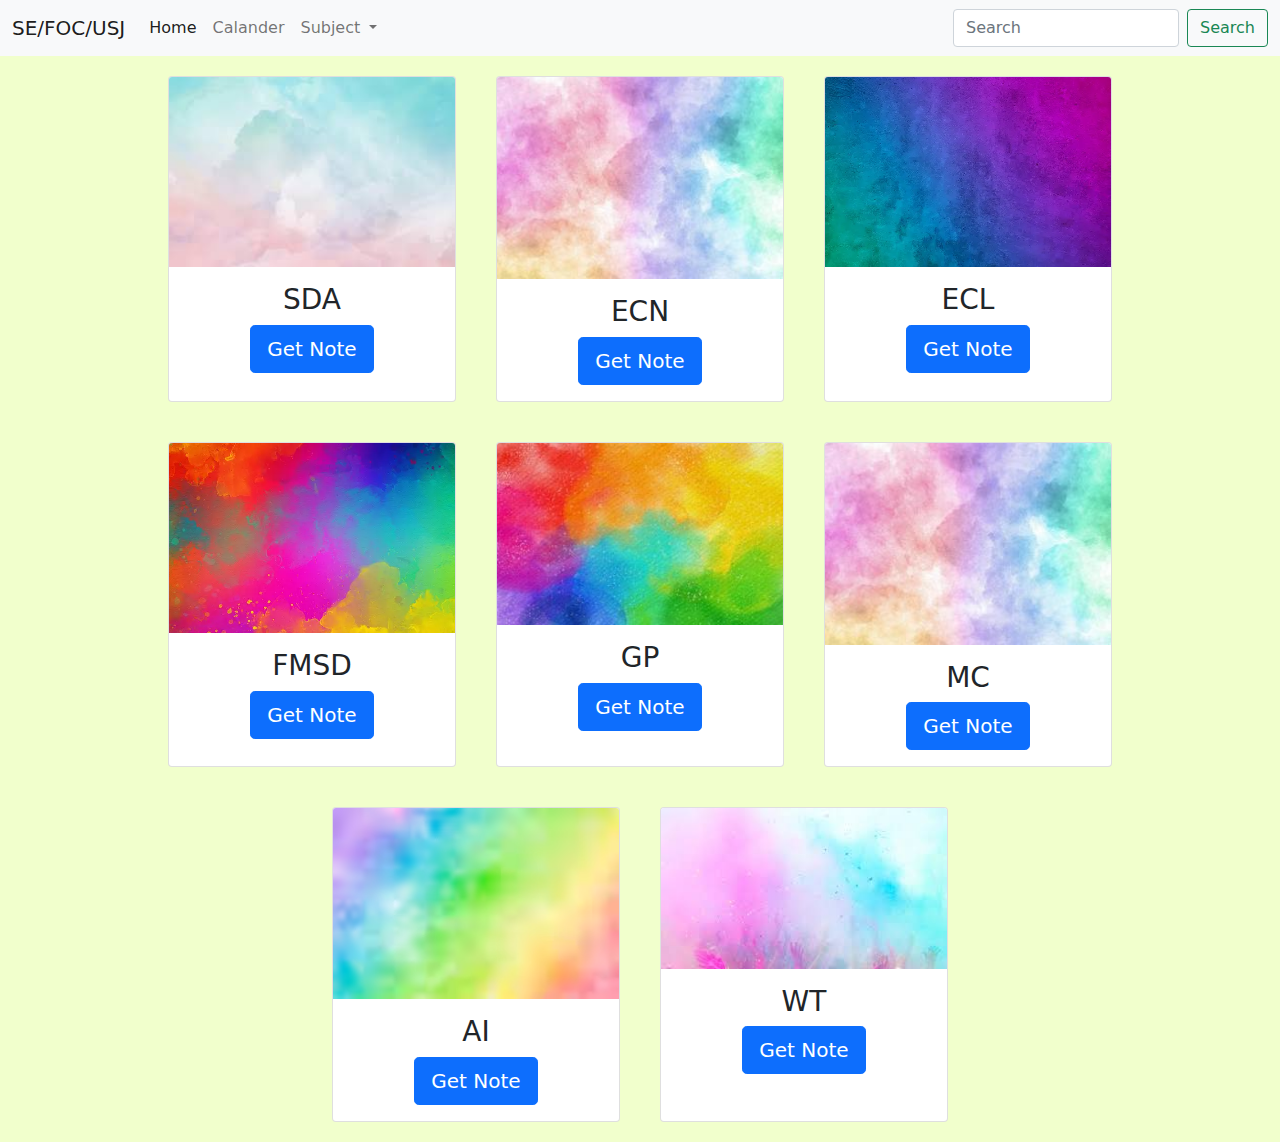
==== index.html @ fc880e3d "new" ====
<!DOCTYPE html>
<html lang="en">
<head>
    <meta charset="UTF-8">
    <meta name="viewport" content="width=device-width, initial-scale=1.0">
    <title>Japur SE LMS</title>
    <link rel="stylesheet" href="bootstrap-5.0.2-dist\css\bootstrap.css">
    <link rel="stylesheet" href="CSS\style.css">
</head>
<body>
    <nav class="navbar navbar-expand-lg navbar-light bg-light">
        <div class="container-fluid">
          <a class="navbar-brand" href="#">SE/FOC/USJ</a>
          <button class="navbar-toggler" type="button" data-bs-toggle="collapse" data-bs-target="#navbarSupportedContent" aria-controls="navbarSupportedContent" aria-expanded="false" aria-label="Toggle navigation">
            <span class="navbar-toggler-icon"></span>
          </button>
          <div class="collapse navbar-collapse" id="navbarSupportedContent">
            <ul class="navbar-nav me-auto mb-2 mb-lg-0">
              <li class="nav-item">
                <a class="nav-link active" aria-current="page" href="index.html">Home</a>
              </li>
              <li class="nav-item">
                <a class="nav-link" href="Calander.html">Calander</a>
              </li>
               <li class="nav-item dropdown">
                <a class="nav-link dropdown-toggle" href="#" id="navbarDropdown" role="button" data-bs-toggle="dropdown" aria-expanded="false">
                  Subject
                </a>
                <ul class="dropdown-menu" aria-labelledby="navbarDropdown">
                  <li><a class="dropdown-item" href="#">SDA</a></li>
                  <li><a class="dropdown-item" href="#">ECN</a></li>
                  <li><a class="dropdown-item" href="#">ECL</a></li>
                  <li><a class="dropdown-item" href="#">FMSD</a></li>
                  <li><a class="dropdown-item" href="#">GP</a></li>
                  <li><a class="dropdown-item" href="#">MC</a></li>
                  <li><a class="dropdown-item" href="#">AI</a></li>
                  <li><a class="dropdown-item" href="#">WT</a></li>
                  <!-- <li><hr class="dropdown-divider"></li>
                  <li><a class="dropdown-item" href="#">Something else here</a></li> -->
                </ul>
              </li>
              <!--<li class="nav-item">
                <a class="nav-link disabled">Disabled</a>
              </li> -->
            </ul>
            <form class="d-flex">
              <input class="form-control me-2" type="search" placeholder="Search" aria-label="Search">
              <button class="btn btn-outline-success" type="submit">Search</button>
            </form>
          </div>
        </div>
      </nav>
      
      <div class="card-container">
        <div class="card" style="width: 18rem;">
            <img src="images/download.jpeg" class="card-img-top" alt="...">
            <div class="card-body" style="text-align: center;">
                <h3>SDA</h3>
                <a href="Calander.html" class="btn btn-primary btn-lg enable" tabindex="-1" role="button" aria-disabled="true">Get Note</a>
            </div>
        </div>
        <div class="card" style="width: 18rem;">
            <img src="images/download1.jpg" class="card-img-top" alt="...">
            <div class="card-body" style="text-align: center;">
                <h3>ECN</h3>
                <a href="Calander.html" class="btn btn-primary btn-lg enable" tabindex="-1" role="button" aria-disabled="true">Get Note</a>
            </div>
        </div>
        <div class="card" style="width: 18rem;">
            <img src="images/download2.webp" class="card-img-top" alt="...">
            <div class="card-body" style="text-align: center;">
                <h3>ECL</h3>
                <a href="Calander.html" class="btn btn-primary btn-lg enable" tabindex="-1" role="button" aria-disabled="true">Get Note</a>
            </div>
        </div>
      </div>
      <div class="card-container">
        <div class="card" style="width: 18rem;">
            <img src="images/download3.webp" class="card-img-top" alt="...">
            <div class="card-body" style="text-align: center;">
                <h3>FMSD</h3>
                <a href="Calander.html" class="btn btn-primary btn-lg enable" tabindex="-1" role="button" aria-disabled="true">Get Note</a>
            </div>
        </div>
        <div class="card" style="width: 18rem;">
            <img src="images/download4.jpg" class="card-img-top" alt="...">
            <div class="card-body" style="text-align: center;">
                <h3>GP</h3>
                <a href="Calander.html" class="btn btn-primary btn-lg enable" tabindex="-1" role="button" aria-disabled="true">Get Note</a>
            </div>
        </div>
        <div class="card" style="width: 18rem;">
            <img src="images/download5.jpg" class="card-img-top" alt="...">
            <div class="card-body" style="text-align: center;">
                <h3>MC</h3>
                <a href="Calander.html" class="btn btn-primary btn-lg enable" tabindex="-1" role="button" aria-disabled="true">Get Note</a>
            </div>
        </div>
      </div>
      <div class="card-container">
        <div class="card" style="width: 18rem;">
            <img src="images/download6.avif" class="card-img-top" alt="...">
            <div class="card-body" style="text-align: center;">
                <h3>AI</h3>
                <a href="Calander.html" class="btn btn-primary btn-lg enable" tabindex="-1" role="button" aria-disabled="true">Get Note</a>
            </div>
        </div>
        <div class="card" style="width: 18rem;">
            <img src="images/images.jpeg" class="card-img-top" alt="...">
            <div class="card-body" style="text-align: center;">
                <h3>WT</h3>
                <a href="Calander.html" class="btn btn-primary btn-lg enable" tabindex="-1" role="button" aria-disabled="true">Get Note</a>
            </div>
        </div>
      </div>
      <script src="/bootstrap-5.0.2-dist/js/bootstrap.js"></script>
</body>
</html>
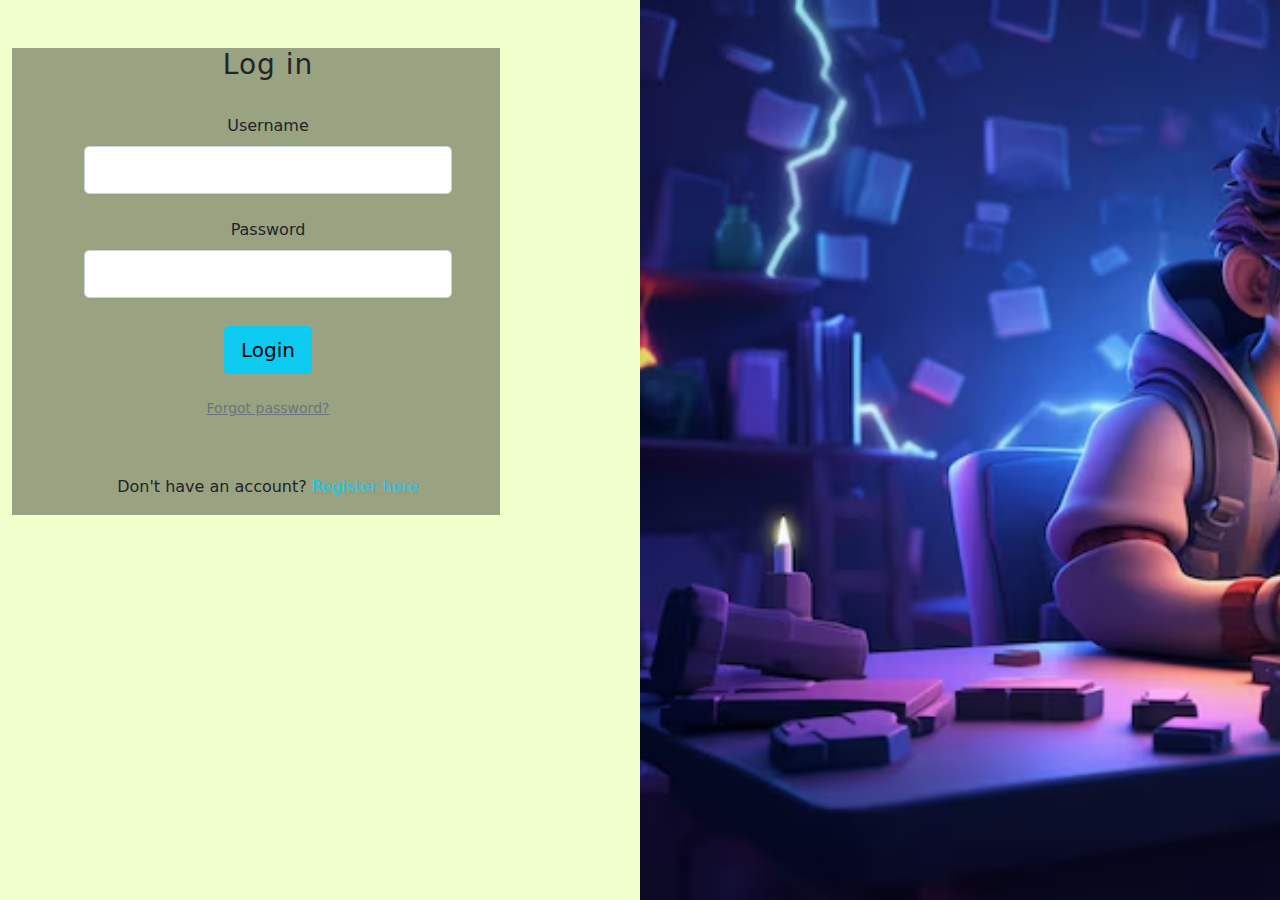
==== commit ef8d992a: "new" ====
--- a/index.html
+++ b/index.html
@@ -4,115 +4,90 @@
     <meta charset="UTF-8">
     <meta name="viewport" content="width=device-width, initial-scale=1.0">
     <title>Japur SE LMS</title>
-    <link rel="stylesheet" href="bootstrap-5.0.2-dist\css\bootstrap.css">
-    <link rel="stylesheet" href="CSS\style.css">
+    <link rel="stylesheet" href="bootstrap-5.0.2-dist/css/bootstrap.css">
+    <link rel="stylesheet" href="CSS/style.css">
 </head>
-<body>
-    <nav class="navbar navbar-expand-lg navbar-light bg-light">
+<style>
+    .bg-image-vertical {
+        position: relative;
+        overflow: hidden;
+        background-repeat: no-repeat;
+        background-position: right center;
+        background-size: auto 100%;
+    }
+
+    @media (min-width: 1025px) {
+        .h-custom-2 {
+            height: 100%;
+        }
+    }
+
+    .transparent-div {
+        /* display: flex; */
+        justify-content: center;
+        width: max-content;
+        text-align: center;
+        align-items: center;
+        height: max-content;
+        background-color: rgba(0, 0, 0, 0.363); /* Transparent background */
+    }
+</style>
+<body style="overflow: auto;">
+    <section class="vh-100 form-container">
         <div class="container-fluid">
-          <a class="navbar-brand" href="#">SE/FOC/USJ</a>
-          <button class="navbar-toggler" type="button" data-bs-toggle="collapse" data-bs-target="#navbarSupportedContent" aria-controls="navbarSupportedContent" aria-expanded="false" aria-label="Toggle navigation">
-            <span class="navbar-toggler-icon"></span>
-          </button>
-          <div class="collapse navbar-collapse" id="navbarSupportedContent">
-            <ul class="navbar-nav me-auto mb-2 mb-lg-0">
-              <li class="nav-item">
-                <a class="nav-link active" aria-current="page" href="index.html">Home</a>
-              </li>
-              <li class="nav-item">
-                <a class="nav-link" href="Calander.html">Calander</a>
-              </li>
-               <li class="nav-item dropdown">
-                <a class="nav-link dropdown-toggle" href="#" id="navbarDropdown" role="button" data-bs-toggle="dropdown" aria-expanded="false">
-                  Subject
-                </a>
-                <ul class="dropdown-menu" aria-labelledby="navbarDropdown">
-                  <li><a class="dropdown-item" href="#">SDA</a></li>
-                  <li><a class="dropdown-item" href="#">ECN</a></li>
-                  <li><a class="dropdown-item" href="#">ECL</a></li>
-                  <li><a class="dropdown-item" href="#">FMSD</a></li>
-                  <li><a class="dropdown-item" href="#">GP</a></li>
-                  <li><a class="dropdown-item" href="#">MC</a></li>
-                  <li><a class="dropdown-item" href="#">AI</a></li>
-                  <li><a class="dropdown-item" href="#">WT</a></li>
-                  <!-- <li><hr class="dropdown-divider"></li>
-                  <li><a class="dropdown-item" href="#">Something else here</a></li> -->
-                </ul>
-              </li>
-              <!--<li class="nav-item">
-                <a class="nav-link disabled">Disabled</a>
-              </li> -->
-            </ul>
-            <form class="d-flex">
-              <input class="form-control me-2" type="search" placeholder="Search" aria-label="Search">
-              <button class="btn btn-outline-success" type="submit">Search</button>
-            </form>
-          </div>
-        </div>
-      </nav>
-      
-      <div class="card-container">
-        <div class="card" style="width: 18rem;">
-            <img src="images/download.jpeg" class="card-img-top" alt="...">
-            <div class="card-body" style="text-align: center;">
-                <h3>SDA</h3>
-                <a href="Calander.html" class="btn btn-primary btn-lg enable" tabindex="-1" role="button" aria-disabled="true">Get Note</a>
+            <div class="row">
+                <div class="col-sm-6 text-black">
+                    <div class="transparent-div">
+                        <div class="d-flex align-items-center h-custom-2 px-5 ms-xl-4 mt-5 pt-5 pt-xl-0 mt-xl-n5">
+
+                            <form style="width: 23rem;" id="loginForm">
+                                <h3 class="fw-normal mb-3 pb-3" style="letter-spacing: 1px;">Log in</h3>
+
+                                <div data-mdb-input-init class="form-outline mb-4">
+                                    <label class="form-label" for="formUsername">Username</label>
+                                    <input type="text" id="formUsername" class="form-control form-control-lg" />
+                                    
+                                </div>
+
+                                <div data-mdb-input-init class="form-outline mb-4">
+                                    <label class="form-label" for="formPassword">Password</label>
+                                    <input type="password" id="formPassword" class="form-control form-control-lg" />
+                                    
+                                </div>
+
+                                <div class="pt-1 mb-4">
+                                    <button data-mdb-button-init data-mdb-ripple-init class="btn btn-info btn-lg btn-block" type="button" onclick="login()">Login</button>
+                                </div>
+
+                                <p class="small mb-5 pb-lg-2"><a class="text-muted" href="#!">Forgot password?</a></p>
+                                <p>Don't have an account? <a href="#!" class="link-info">Register here</a></p>
+
+                            </form>
+
+                        </div>
+                    </div>
+
+                </div>
+                <div class="col-sm-6 px-0 d-none d-sm-block">
+                    <img src="images/developer.avif"
+                        alt="Login image" class="w-100 vh-100" style="object-fit: cover; object-position: left;">
+                </div>
             </div>
         </div>
-        <div class="card" style="width: 18rem;">
-            <img src="images/download1.jpg" class="card-img-top" alt="...">
-            <div class="card-body" style="text-align: center;">
-                <h3>ECN</h3>
-                <a href="Calander.html" class="btn btn-primary btn-lg enable" tabindex="-1" role="button" aria-disabled="true">Get Note</a>
-            </div>
-        </div>
-        <div class="card" style="width: 18rem;">
-            <img src="images/download2.webp" class="card-img-top" alt="...">
-            <div class="card-body" style="text-align: center;">
-                <h3>ECL</h3>
-                <a href="Calander.html" class="btn btn-primary btn-lg enable" tabindex="-1" role="button" aria-disabled="true">Get Note</a>
-            </div>
-        </div>
-      </div>
-      <div class="card-container">
-        <div class="card" style="width: 18rem;">
-            <img src="images/download3.webp" class="card-img-top" alt="...">
-            <div class="card-body" style="text-align: center;">
-                <h3>FMSD</h3>
-                <a href="Calander.html" class="btn btn-primary btn-lg enable" tabindex="-1" role="button" aria-disabled="true">Get Note</a>
-            </div>
-        </div>
-        <div class="card" style="width: 18rem;">
-            <img src="images/download4.jpg" class="card-img-top" alt="...">
-            <div class="card-body" style="text-align: center;">
-                <h3>GP</h3>
-                <a href="Calander.html" class="btn btn-primary btn-lg enable" tabindex="-1" role="button" aria-disabled="true">Get Note</a>
-            </div>
-        </div>
-        <div class="card" style="width: 18rem;">
-            <img src="images/download5.jpg" class="card-img-top" alt="...">
-            <div class="card-body" style="text-align: center;">
-                <h3>MC</h3>
-                <a href="Calander.html" class="btn btn-primary btn-lg enable" tabindex="-1" role="button" aria-disabled="true">Get Note</a>
-            </div>
-        </div>
-      </div>
-      <div class="card-container">
-        <div class="card" style="width: 18rem;">
-            <img src="images/download6.avif" class="card-img-top" alt="...">
-            <div class="card-body" style="text-align: center;">
-                <h3>AI</h3>
-                <a href="Calander.html" class="btn btn-primary btn-lg enable" tabindex="-1" role="button" aria-disabled="true">Get Note</a>
-            </div>
-        </div>
-        <div class="card" style="width: 18rem;">
-            <img src="images/images.jpeg" class="card-img-top" alt="...">
-            <div class="card-body" style="text-align: center;">
-                <h3>WT</h3>
-                <a href="Calander.html" class="btn btn-primary btn-lg enable" tabindex="-1" role="button" aria-disabled="true">Get Note</a>
-            </div>
-        </div>
-      </div>
-      <script src="/bootstrap-5.0.2-dist/js/bootstrap.js"></script>
+    </section>
+    </div>
+    <script src="/bootstrap-5.0.2-dist/js/bootstrap.js"></script>
+    <script>
+        function login() {
+            const username = document.getElementById('formUsername').value;
+            const password = document.getElementById('formPassword').value;
+
+            if (username === '123' && password === '123') {
+                window.location.href = 'nextpage.html';  // Change this to the actual next page URL
+            } else {
+                alert('Invalid username or password');
+            }
+        }
+    </script>
 </body>
-</html>+</html>
--- a/CSS/style.css
+++ b/CSS/style.css
@@ -0,0 +1,49 @@
+/* Default (for larger screens like laptops) */
+body{
+    background-color: rgba(187, 255, 0, 0.199);
+}
+
+/* a{
+    text-decoration: none;
+    color: black;
+    width: max-content;
+    height: max-content;
+} */
+.card-container {
+    display: flex;
+    flex-wrap: wrap;
+    justify-content: center;
+  }
+  
+  .card {
+    width: 18rem;
+    margin: 20px;
+    box-sizing: border-box;
+  }
+  
+  @media (max-width: 1024px) {
+    /* For tablets */
+    .card-container {
+      display: grid;
+      grid-template-columns: repeat(2, 1fr);
+      gap: 20px;
+      justify-items: center;
+    }
+  
+    .card {
+      margin: 20px 0;
+    }
+  }
+  
+  @media (max-width: 768px) {
+    /* For mobile phones */
+    .card-container {
+      display: block;
+    }
+  
+    .card {
+      margin: 20px auto;
+      width: 90%; /* or any other width that suits the design */
+    }
+  }
+  